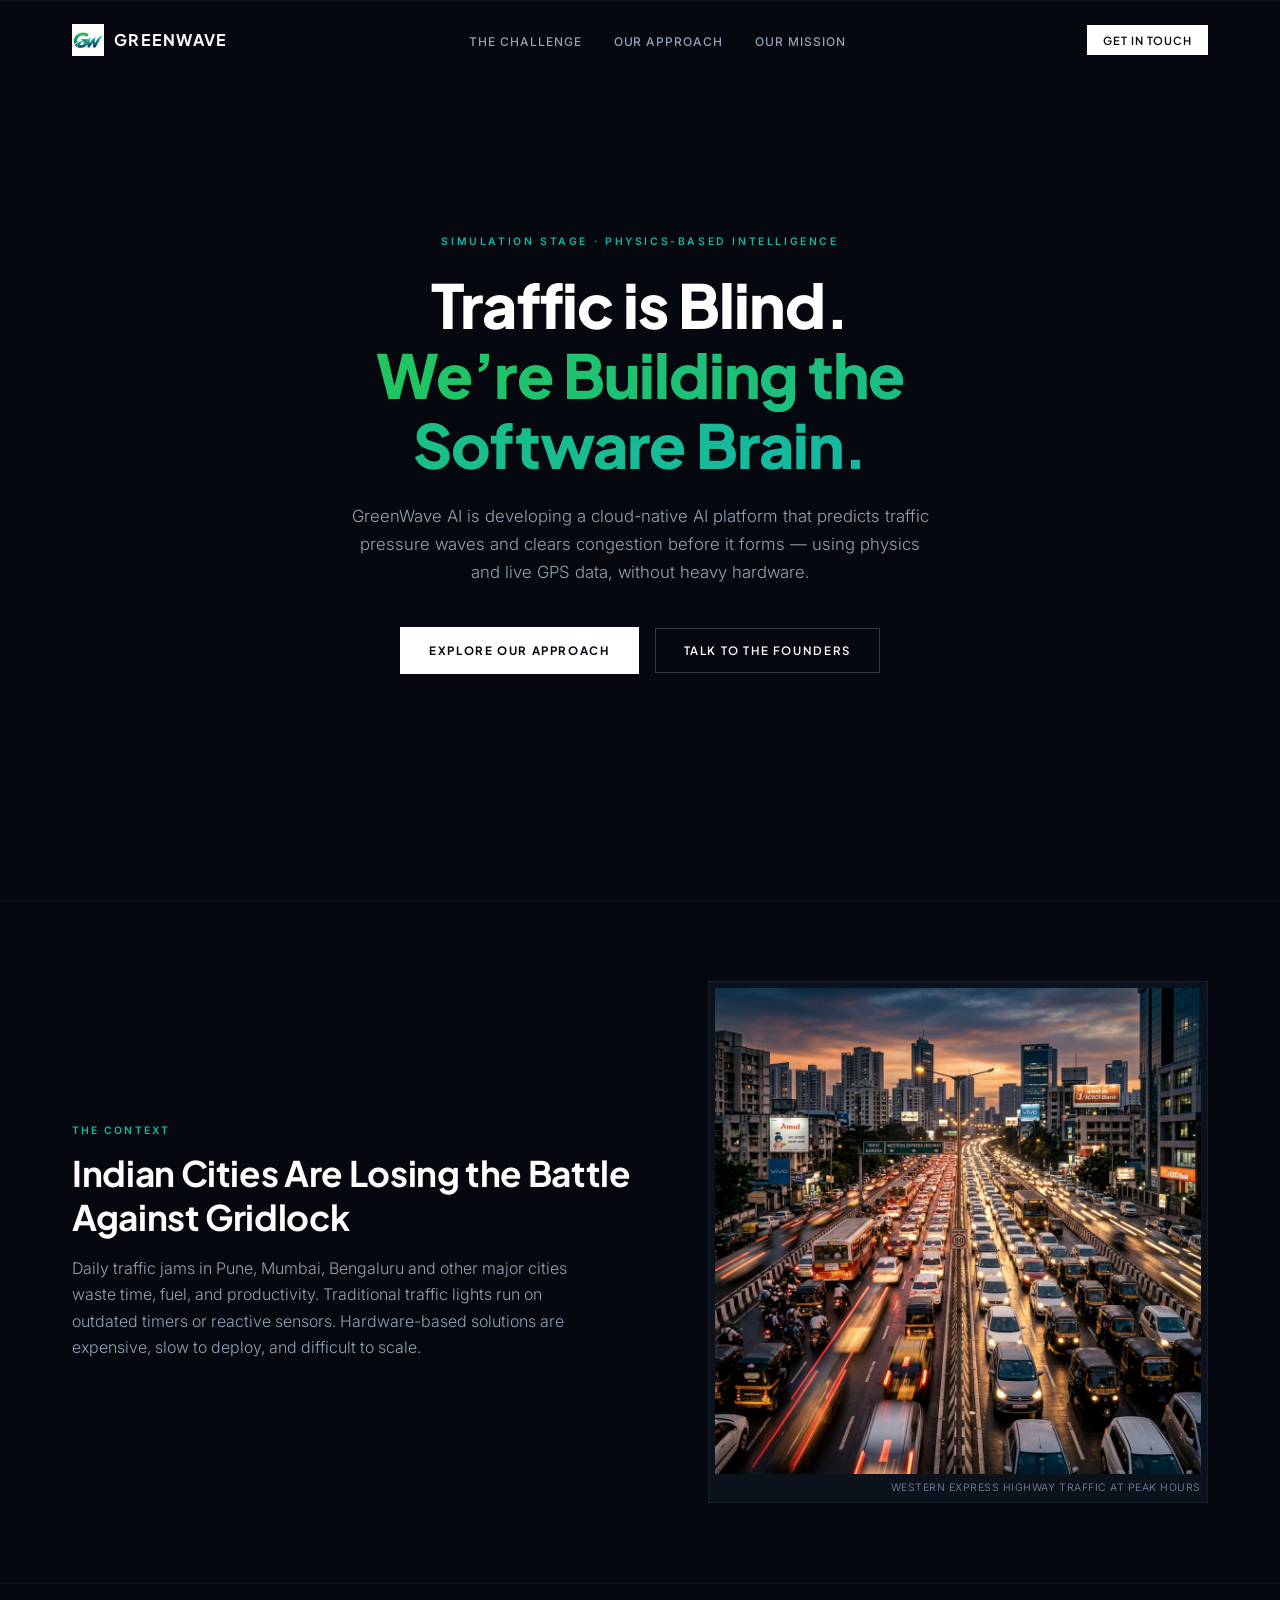
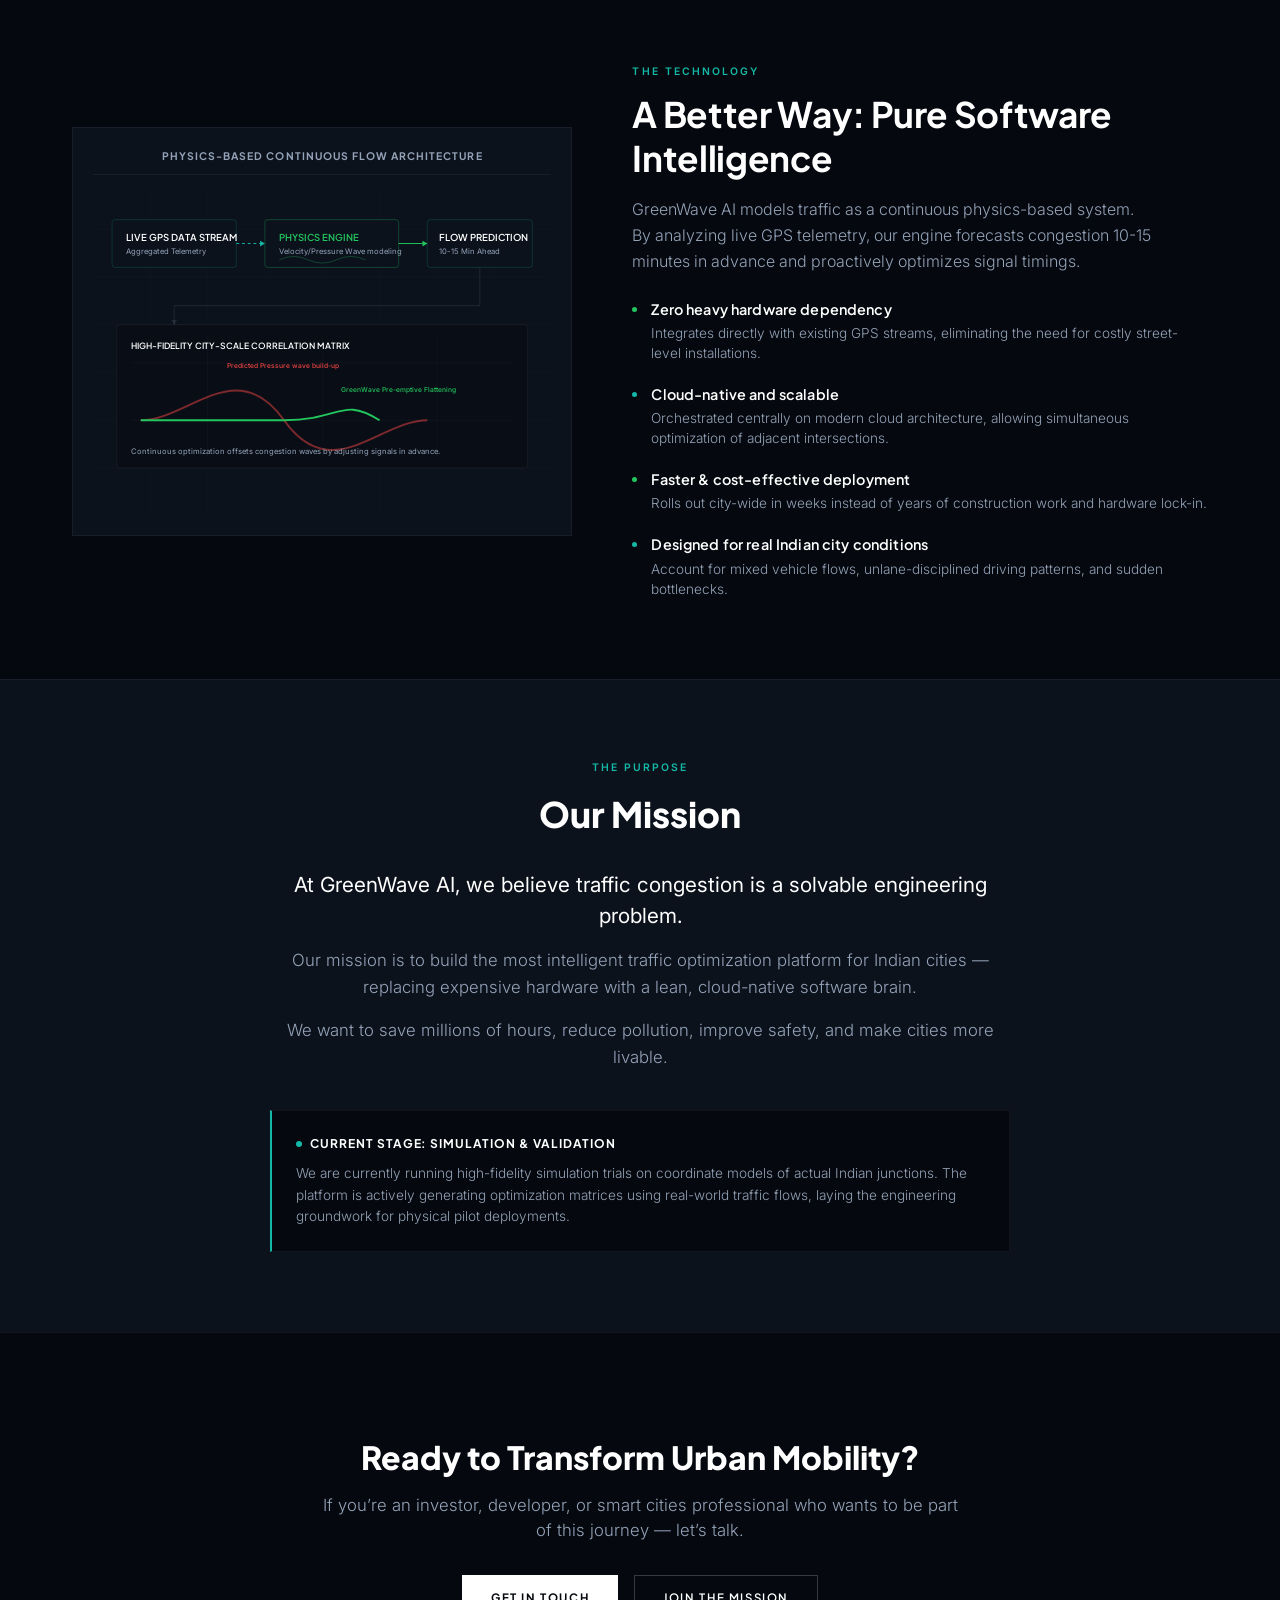
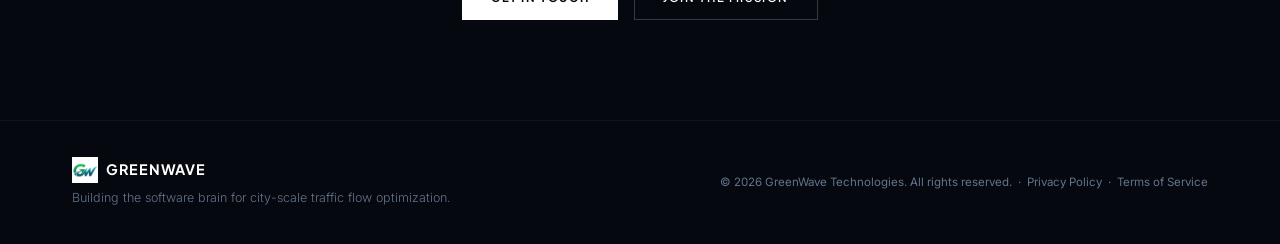
==== showroom-landing-page/index.html @ 87a9ec86 "chore: migrate frontend and backend into unified mono-repo structure" ====
<!DOCTYPE html>
<html lang="en">
<head>
  <meta charset="UTF-8" />
  <meta name="viewport" content="width=device-width, initial-scale=1.0" />
  <title>GreenWave — AI-Powered Traffic Optimization</title>
  <meta name="description" content="GreenWave AI is developing a cloud-native software brain for traffic optimization in Indian cities. Continuous physics-based modeling using live GPS telemetry, zero heavy hardware." />
  <meta name="keywords" content="AI traffic management, smart cities India, traffic pressure waves, GPS telemetry traffic, greenwave" />
  <meta property="og:title" content="GreenWave — Traffic Optimization Platform" />
  <meta property="og:description" content="Traffic is blind. We’re building the software brain. Zero-hardware. Cloud-native. Continuous physics." />
  <meta property="og:type" content="website" />
  <link rel="stylesheet" href="index.css" />
  <link rel="preconnect" href="https://fonts.googleapis.com" />
  <link rel="preconnect" href="https://fonts.gstatic.com" crossorigin />
  <link href="https://fonts.googleapis.com/css2?family=Inter:wght@300;400;500;600&family=Plus+Jakarta+Sans:wght@500;600;700;800&display=swap" rel="stylesheet" />
</head>
<body>

  <!-- ═══════════════════════════════════════════
       NAVIGATION
  ═══════════════════════════════════════════ -->
  <nav id="navbar" aria-label="Main Navigation">
    <div class="nav-inner">
      <a href="#hero" class="nav-logo" id="nav-logo-link" aria-label="GreenWave Home">
        <img src="assets/logo.jpg" alt="GreenWave Logo" />
        <span class="nav-brand">GreenWave</span>
      </a>

      <ul class="nav-links" role="list">
        <li><a href="#problem" id="nav-problem">The Challenge</a></li>
        <li><a href="#solution" id="nav-solution">Our Approach</a></li>
        <li><a href="#mission" id="nav-mission">Our Mission</a></li>
      </ul>

      <button class="nav-cta" id="nav-cta-btn" onclick="openModal('contact')">
        Get in Touch
      </button>
    </div>
  </nav>

  <!-- ═══════════════════════════════════════════
       HERO SECTION
  ═══════════════════════════════════════════ -->
  <section id="hero" aria-label="Introduction">
    <div class="container hero-container">
      <div class="hero-content">
        <div class="hero-eyebrow">
          <span>Simulation Stage</span>
          &nbsp;·&nbsp;
          <span>Physics-Based Intelligence</span>
        </div>

        <h1 class="hero-title">
          Traffic is Blind.<br />
          <span class="highlight">We’re Building the Software Brain.</span>
        </h1>

        <p class="hero-sub">
          GreenWave AI is developing a cloud-native AI platform that predicts traffic pressure waves and clears congestion before it forms — using physics and live GPS data, without heavy hardware.
        </p>

        <div class="hero-actions">
          <a href="#solution" class="btn-primary" id="hero-cta-approach">Explore Our Approach</a>
          <button class="btn-ghost" id="hero-cta-founders" onclick="openModal('mission')">Talk to the Founders</button>
        </div>
      </div>
    </div>
  </section>

  <!-- ═══════════════════════════════════════════
       THE PROBLEM SECTION
  ═══════════════════════════════════════════ -->
  <section id="problem" aria-label="The Challenge">
    <div class="container">
      <div class="section-grid">
        <div class="section-text reveal">
          <span class="section-eyebrow">The Context</span>
          <h2 class="section-title">Indian Cities Are Losing the Battle Against Gridlock</h2>
          <p class="section-desc">
            Daily traffic jams in Pune, Mumbai, Bengaluru and other major cities waste time, fuel, and productivity. Traditional traffic lights run on outdated timers or reactive sensors. Hardware-based solutions are expensive, slow to deploy, and difficult to scale.
          </p>
        </div>
        <div class="section-visual reveal reveal-delay-1">
          <div class="photo-wrapper">
            <img src="assets/traffic-problem.jpg" alt="Dense traffic congestion in an Indian city at dusk" class="problem-photo" />
            <span class="photo-caption">Western Express Highway Traffic at Peak Hours</span>
          </div>
        </div>
      </div>
    </div>
  </section>

  <!-- ═══════════════════════════════════════════
       OUR SOLUTION SECTION
  ═══════════════════════════════════════════ -->
  <section id="solution" aria-label="Our Solution">
    <div class="container">
      <div class="section-grid reverse">
        <div class="section-text reveal">
          <span class="section-eyebrow">The Technology</span>
          <h2 class="section-title">A Better Way: Pure Software Intelligence</h2>
          <p class="section-desc">
            GreenWave AI models traffic as a continuous physics-based system. By analyzing live GPS telemetry, our engine forecasts congestion 10-15 minutes in advance and proactively optimizes signal timings.
          </p>

          <div class="advantages-grid" role="list">
            <div class="advantage-item" role="listitem">
              <span class="advantage-bullet green"></span>
              <div>
                <h3>Zero heavy hardware dependency</h3>
                <p>Integrates directly with existing GPS streams, eliminating the need for costly street-level installations.</p>
              </div>
            </div>
            <div class="advantage-item" role="listitem">
              <span class="advantage-bullet teal"></span>
              <div>
                <h3>Cloud-native and scalable</h3>
                <p>Orchestrated centrally on modern cloud architecture, allowing simultaneous optimization of adjacent intersections.</p>
              </div>
            </div>
            <div class="advantage-item" role="listitem">
              <span class="advantage-bullet green"></span>
              <div>
                <h3>Faster & cost-effective deployment</h3>
                <p>Rolls out city-wide in weeks instead of years of construction work and hardware lock-in.</p>
              </div>
            </div>
            <div class="advantage-item" role="listitem">
              <span class="advantage-bullet teal"></span>
              <div>
                <h3>Designed for real Indian city conditions</h3>
                <p>Account for mixed vehicle flows, unlane-disciplined driving patterns, and sudden bottlenecks.</p>
              </div>
            </div>
          </div>
        </div>

        <div class="section-visual reveal reveal-delay-1">
          <div class="diagram-wrapper">
            <h4 class="diagram-title">Physics-Based Continuous Flow Architecture</h4>
            <!-- SVG Scientific Infographic Diagram -->
            <svg class="solution-diagram" viewBox="0 0 480 340" fill="none" xmlns="http://www.w3.org/2000/svg">
              <path d="M0 40H480M0 90H480M0 140H480M0 190H480M0 240H480M0 290H480" stroke="rgba(255,255,255,0.02)" stroke-width="1"/>
              <path d="M60 0V340M120 0V340M180 0V340M240 0V340M300 0V340M360 0V340M420 0V340" stroke="rgba(255,255,255,0.02)" stroke-width="1"/>

              <rect x="20" y="30" width="130" height="50" rx="3" fill="#0C121C" stroke="rgba(20, 184, 166, 0.2)" stroke-width="1"/>
              <text x="35" y="52" fill="#FFFFFF" font-family="Plus Jakarta Sans" font-size="10" font-weight="600">LIVE GPS DATA STREAM</text>
              <text x="35" y="66" fill="#94A3B8" font-family="Inter" font-size="8">Aggregated Telemetry</text>

              <path d="M150 55H180" stroke="#14B8A6" stroke-width="1" stroke-dasharray="3 3"/>
              <polygon points="180,55 175,52 175,58" fill="#14B8A6"/>

              <rect x="180" y="30" width="140" height="50" rx="3" fill="#0C121C" stroke="rgba(34, 197, 94, 0.3)" stroke-width="1"/>
              <text x="195" y="52" fill="#22C55E" font-family="Plus Jakarta Sans" font-size="10" font-weight="600">PHYSICS ENGINE</text>
              <text x="195" y="66" fill="#94A3B8" font-family="Inter" font-size="8">Velocity/Pressure Wave modeling</text>

              <path d="M195 72Q210 65 225 72T255 72T285 72" stroke="rgba(34, 197, 94, 0.3)" stroke-width="1" fill="none"/>

              <path d="M320 55H350" stroke="#22C55E" stroke-width="1"/>
              <polygon points="350,55 345,52 345,58" fill="#22C55E"/>

              <rect x="350" y="30" width="110" height="50" rx="3" fill="#0C121C" stroke="rgba(20, 184, 166, 0.2)" stroke-width="1"/>
              <text x="362" y="52" fill="#FFFFFF" font-family="Plus Jakarta Sans" font-size="10" font-weight="600">FLOW PREDICTION</text>
              <text x="362" y="66" fill="#94A3B8" font-family="Inter" font-size="8">10-15 Min Ahead</text>

              <path d="M405 80V120H85V140" stroke="rgba(148, 163, 184, 0.15)" stroke-width="1"/>
              <polygon points="85,140 82,135 88,135" fill="rgba(148, 163, 184, 0.15)"/>

              <rect x="25" y="140" width="430" height="150" rx="3" fill="#090E16" stroke="rgba(255, 255, 255, 0.05)" stroke-width="1"/>
              
              <path d="M40 180H440M40 240H440" stroke="rgba(255, 255, 255, 0.03)" stroke-width="1"/>
              <path d="M120 150V280M240 150V280M360 150V280" stroke="rgba(255, 255, 255, 0.03)" stroke-width="1"/>

              <path d="M50 240 C 100 240, 150 170, 200 240 S 300 240, 350 240" stroke="rgba(239, 68, 68, 0.5)" stroke-width="2" fill="none"/>
              <text x="140" y="185" fill="#ef4444" font-family="Inter" font-size="7" font-weight="500">Predicted Pressure wave build-up</text>
              
              <path d="M50 240 C 100 240, 140 240, 200 240 S 260 215, 300 240" stroke="#22C55E" stroke-width="2" fill="none"/>
              <text x="260" y="210" fill="#22C55E" font-family="Inter" font-size="7" font-weight="500">GreenWave Pre-emptive Flattening</text>

              <text x="40" y="165" fill="#FFFFFF" font-family="Plus Jakarta Sans" font-size="9" font-weight="600">HIGH-FIDELITY CITY-SCALE CORRELATION MATRIX</text>
              <text x="40" y="275" fill="#94A3B8" font-family="Inter" font-size="8">Continuous optimization offsets congestion waves by adjusting signals in advance.</text>
            </svg>
          </div>
        </div>
      </div>
    </div>
  </section>

  <!-- ═══════════════════════════════════════════
       MISSION SECTION
  ═══════════════════════════════════════════ -->
  <section id="mission" aria-label="Our Mission">
    <div class="container">
      <div class="mission-wrapper reveal">
        <span class="section-eyebrow" style="text-align:center;">The Purpose</span>
        <h2 class="mission-heading">Our Mission</h2>
        
        <div class="mission-content">
          <p class="mission-lead">
            At GreenWave AI, we believe traffic congestion is a solvable engineering problem.
          </p>
          <p class="mission-body">
            Our mission is to build the most intelligent traffic optimization platform for Indian cities — replacing expensive hardware with a lean, cloud-native software brain.
          </p>
          <p class="mission-body">
            We want to save millions of hours, reduce pollution, improve safety, and make cities more livable.
          </p>
        </div>

        <div class="stage-disclaimer" aria-label="Company Stage Transparency">
          <div class="disclaimer-header">
            <span class="disclaimer-dot"></span>
            <h4>Current Stage: Simulation & Validation</h4>
          </div>
          <p>
            We are currently running high-fidelity simulation trials on coordinate models of actual Indian junctions. The platform is actively generating optimization matrices using real-world traffic flows, laying the engineering groundwork for physical pilot deployments.
          </p>
        </div>
      </div>
    </div>
  </section>

  <!-- ═══════════════════════════════════════════
       CONTACT SECTION
  ═══════════════════════════════════════════ -->
  <section id="contact" aria-label="Contact Us">
    <div class="container">
      <div class="contact-box reveal">
        <h2 class="contact-title">Ready to Transform Urban Mobility?</h2>
        <p class="contact-desc">
          If you’re an investor, developer, or smart cities professional who wants to be part of this journey — let’s talk.
        </p>
        <div class="contact-actions">
          <button class="btn-primary" onclick="openModal('contact')">Get in Touch</button>
          <button class="btn-ghost" onclick="openModal('mission')">Join the Mission</button>
        </div>
      </div>
    </div>
  </section>

  <!-- ═══════════════════════════════════════════
       FOOTER
  ═══════════════════════════════════════════ -->
  <footer id="footer" aria-label="Footer">
    <div class="container footer-container">
      <div class="footer-left">
        <div class="footer-logo">
          <img src="assets/logo.jpg" alt="GreenWave Logo" />
          <span class="footer-logo-name">GreenWave</span>
        </div>
        <p class="footer-tagline">Building the software brain for city-scale traffic flow optimization.</p>
      </div>
      <div class="footer-right">
        <p class="footer-copyright">
          © 2026 GreenWave Technologies. All rights reserved. &nbsp;·&nbsp;
          <a href="#">Privacy Policy</a> &nbsp;·&nbsp;
          <a href="#">Terms of Service</a>
        </p>
      </div>
    </div>
  </footer>

  <!-- ═══════════════════════════════════════════
       MODAL 1: GET IN TOUCH (CONTACT)
  ═══════════════════════════════════════════ -->
  <div id="modal-contact" class="modal-overlay" aria-hidden="true" role="dialog" aria-labelledby="modal-contact-title">
    <div class="modal-card">
      <button class="modal-close" onclick="closeModal('contact')" aria-label="Close modal">&times;</button>
      <h2 id="modal-contact-title" class="modal-title">Get in Touch</h2>
      <p class="modal-desc">Send us a message and we'll get back to you shortly.</p>
      
      <form id="form-contact" onsubmit="handleFormSubmit(event, 'contact')">
        <div class="form-group">
          <label for="contact-name">Name</label>
          <input type="text" id="contact-name" name="name" required placeholder="Your full name" />
        </div>
        <div class="form-group">
          <label for="contact-email">Email</label>
          <input type="email" id="contact-email" name="email" required placeholder="you@example.com" />
        </div>
        <div class="form-group">
          <label for="contact-message">Message</label>
          <textarea id="contact-message" name="message" rows="4" required placeholder="How can we help you?"></textarea>
        </div>
        <button type="submit" class="btn-primary form-submit-btn">Send Message</button>
      </form>
      <div id="success-contact" class="form-success-message" style="display: none;">
        <h3>Message Sent</h3>
        <p>Thank you for reaching out. We will get back to you as soon as possible.</p>
        <button class="btn-ghost" style="margin-top: 16px; width: 100%;" onclick="closeModal('contact')">Close</button>
      </div>
    </div>
  </div>

  <!-- ═══════════════════════════════════════════
       MODAL 2: JOIN THE MISSION (FOUNDERS / MISSION)
  ═══════════════════════════════════════════ -->
  <div id="modal-mission" class="modal-overlay" aria-hidden="true" role="dialog" aria-labelledby="modal-mission-title">
    <div class="modal-card">
      <button class="modal-close" onclick="closeModal('mission')" aria-label="Close modal">&times;</button>
      <h2 id="modal-mission-title" class="modal-title">Join the Mission</h2>
      <p class="modal-desc">Connect directly with the founders of GreenWave AI.</p>
      
      <form id="form-mission" onsubmit="handleFormSubmit(event, 'mission')">
        <div class="form-row">
          <div class="form-group">
            <label for="mission-name">Full Name</label>
            <input type="text" id="mission-name" name="name" required placeholder="Your name" />
          </div>
          <div class="form-group">
            <label for="mission-email">Email</label>
            <input type="email" id="mission-email" name="email" required placeholder="you@example.com" />
          </div>
        </div>
        
        <div class="form-row">
          <div class="form-group">
            <label for="mission-role">Designation / Role</label>
            <input type="text" id="mission-role" name="role" required placeholder="e.g. Investor, Smart City Lead" />
          </div>
          <div class="form-group">
            <label for="mission-org">Company / Organization</label>
            <input type="text" id="mission-org" name="organization" placeholder="e.g. Municipal Corp, VC Firm" />
          </div>
        </div>

        <div class="form-row">
          <div class="form-group">
            <label for="mission-phone">Phone <span class="optional">(Optional)</span></label>
            <input type="tel" id="mission-phone" name="phone" placeholder="+91 XXXXX XXXXX" />
          </div>
          <div class="form-group">
            <label for="mission-hear">How did you hear about us?</label>
            <input type="text" id="mission-hear" name="referral" placeholder="e.g. LinkedIn, Twitter, Colleague" />
          </div>
        </div>

        <div class="form-group">
          <label for="mission-interests">What interests you about GreenWave AI?</label>
          <textarea id="mission-interests" name="interests" rows="3" required placeholder="Tell us what caught your eye..."></textarea>
        </div>

        <div class="form-group">
          <label for="mission-vision">Your thoughts / vision on solving traffic problems <span class="optional">(Optional)</span></label>
          <textarea id="mission-vision" name="vision" rows="2" placeholder="What is your take on solving urban congestion?"></textarea>
        </div>

        <button type="submit" class="btn-primary form-submit-btn">Submit Request</button>
      </form>
      <div id="success-mission" class="form-success-message" style="display: none;">
        <h3>Submission Received</h3>
        <p>Thank you for your interest in GreenWave AI. The founders will review your details and connect shortly.</p>
        <button class="btn-ghost" style="margin-top: 16px; width: 100%;" onclick="closeModal('mission')">Close</button>
      </div>
    </div>
  </div>

  <script src="index.js"></script>
</body>
</html>
---- showroom-landing-page/index.css ----
/* =============================================
   GREENWAVE — DESIGN SYSTEM & STYLES (REFINED)
   SpaceX & Tesla Inspired Minimalist Layout
   ============================================= */

/* ─── CSS VARIABLES ─────────────────────────── */
:root {
  --bg-primary: #05080E;
  --bg-secondary: #0C121C;
  --bg-card: #0E1624;
  --bg-nav: rgba(5, 8, 14, 0.85);

  --text-primary: #FFFFFF;
  --text-secondary: #94A3B8;
  --text-muted: #64748B;

  --accent-green: #22C55E;
  --accent-teal: #14B8A6;

  --border: rgba(148, 163, 184, 0.08);
  --border-active: rgba(20, 184, 166, 0.25);

  --nav-height: 80px;
  --font-header: 'Plus Jakarta Sans', sans-serif;
  --font-body: 'Inter', sans-serif;

  --transition: all 0.3s cubic-bezier(0.25, 0.46, 0.45, 0.94);
}

/* ─── RESET & BASE ───────────────────────────── */
*, *::before, *::after {
  box-sizing: border-box;
  margin: 0;
  padding: 0;
}

html {
  scroll-behavior: smooth;
  font-size: 16px;
}

body {
  font-family: var(--font-body);
  background-color: var(--bg-primary);
  color: var(--text-primary);
  line-height: 1.5;
  overflow-x: hidden;
  -webkit-font-smoothing: antialiased;
  -moz-osx-font-smoothing: grayscale;
}

/* Modal open body lock */
body.modal-open {
  overflow: hidden;
}

/* Selection */
::selection {
  background: rgba(20, 184, 166, 0.2);
  color: var(--text-primary);
}

/* Scrollbar */
::-webkit-scrollbar {
  width: 6px;
}
::-webkit-scrollbar-track {
  background: var(--bg-primary);
}
::-webkit-scrollbar-thumb {
  background: rgba(148, 163, 184, 0.15);
  border-radius: 3px;
}
::-webkit-scrollbar-thumb:hover {
  background: rgba(148, 163, 184, 0.3);
}

/* ─── UTILITY & CONTAINER ────────────────────── */
.container {
  max-width: 1200px;
  margin: 0 auto;
  padding: 0 32px;
}

/* ─── SCROLL REVEAL ──────────────────────────── */
.reveal {
  opacity: 0;
  transform: translateY(20px);
  transition: opacity 0.6s cubic-bezier(0.25, 0.46, 0.45, 0.94),
              transform 0.6s cubic-bezier(0.25, 0.46, 0.45, 0.94);
}

.reveal.active {
  opacity: 1;
  transform: translateY(0);
}

.reveal-delay-1 {
  transition-delay: 0.1s;
}

/* ─── NAVIGATION ─────────────────────────────── */
#navbar {
  position: fixed;
  top: 0;
  left: 0;
  right: 0;
  z-index: 1000;
  height: var(--nav-height);
  display: flex;
  align-items: center;
  border-bottom: 1px solid transparent;
  transition: var(--transition);
}

#navbar.scrolled {
  background: var(--bg-nav);
  backdrop-filter: blur(16px);
  -webkit-backdrop-filter: blur(16px);
  border-bottom: 1px solid var(--border);
  height: 64px;
}

.nav-inner {
  display: flex;
  align-items: center;
  justify-content: space-between;
  width: 100%;
  max-width: 1200px;
  margin: 0 auto;
  padding: 0 32px;
}

.nav-logo {
  display: flex;
  align-items: center;
  gap: 10px;
  text-decoration: none;
}

.nav-logo img {
  height: 32px;
  width: auto;
  object-fit: contain;
  transition: var(--transition);
}

.nav-logo:hover img {
  transform: scale(1.02);
}

.nav-brand {
  font-family: var(--font-header);
  font-size: 1rem;
  font-weight: 700;
  letter-spacing: 0.08em;
  color: var(--text-primary);
  text-transform: uppercase;
}

.nav-links {
  display: flex;
  align-items: center;
  gap: 32px;
  list-style: none;
}

.nav-links a {
  font-size: 0.75rem;
  font-weight: 500;
  letter-spacing: 0.08em;
  text-transform: uppercase;
  color: var(--text-secondary);
  text-decoration: none;
  transition: color 0.2s ease;
}

.nav-links a:hover {
  color: var(--text-primary);
}

.nav-cta {
  font-family: var(--font-header);
  font-size: 0.7rem;
  font-weight: 600;
  letter-spacing: 0.08em;
  text-transform: uppercase;
  color: var(--bg-primary);
  background: var(--text-primary);
  border: none;
  padding: 8px 16px;
  cursor: pointer;
  transition: var(--transition);
}

.nav-cta:hover {
  background: var(--accent-teal);
  color: var(--text-primary);
}

/* ─── HERO SECTION ───────────────────────────── */
#hero {
  position: relative;
  width: 100%;
  min-height: 100vh;
  display: flex;
  align-items: center;
  padding-top: var(--nav-height);
  background-color: var(--bg-primary);
}

.hero-container {
  display: flex;
  align-items: center;
  justify-content: center;
  width: 100%;
}

.hero-content {
  max-width: 760px;
  text-align: center;
  margin: 0 auto;
}

.hero-eyebrow {
  display: inline-flex;
  font-size: 0.65rem;
  font-weight: 600;
  letter-spacing: 0.25em;
  text-transform: uppercase;
  color: var(--accent-teal);
  margin-bottom: 20px;
}

.hero-title {
  font-family: var(--font-header);
  font-size: clamp(2.4rem, 5vw, 3.8rem);
  font-weight: 800;
  line-height: 1.15;
  letter-spacing: -0.015em;
  color: var(--text-primary);
  margin-bottom: 24px;
}

.hero-title .highlight {
  background: linear-gradient(135deg, var(--accent-green) 0%, var(--accent-teal) 100%);
  -webkit-background-clip: text;
  -webkit-text-fill-color: transparent;
  background-clip: text;
}

.hero-sub {
  font-size: 1.05rem;
  font-weight: 300;
  color: var(--text-secondary);
  max-width: 580px;
  margin-bottom: 40px;
  line-height: 1.65;
  margin-left: auto;
  margin-right: auto;
}

.hero-actions {
  display: flex;
  align-items: center;
  justify-content: center;
  gap: 16px;
}

/* Buttons */
.btn-primary {
  font-family: var(--font-header);
  font-size: 0.72rem;
  font-weight: 700;
  letter-spacing: 0.14em;
  text-transform: uppercase;
  text-decoration: none;
  color: var(--bg-primary);
  background: var(--text-primary);
  border: 1px solid var(--text-primary);
  padding: 14px 28px;
  cursor: pointer;
  transition: var(--transition);
  display: inline-block;
}

.btn-primary:hover {
  background: var(--accent-teal);
  border-color: var(--accent-teal);
  color: var(--text-primary);
  box-shadow: 0 4px 20px rgba(20, 184, 166, 0.15);
  transform: translateY(-1px);
}

.btn-ghost {
  font-family: var(--font-header);
  font-size: 0.72rem;
  font-weight: 600;
  letter-spacing: 0.14em;
  text-transform: uppercase;
  text-decoration: none;
  color: var(--text-primary);
  background: transparent;
  border: 1px solid rgba(255, 255, 255, 0.2);
  padding: 14px 28px;
  cursor: pointer;
  transition: var(--transition);
  display: inline-block;
}

.btn-ghost:hover {
  border-color: var(--text-primary);
  background: rgba(255, 255, 255, 0.05);
  transform: translateY(-1px);
}


/* ─── SECTION COMMON (TIGHTER SPACING) ────────── */
section {
  padding: 80px 0;
  border-top: 1px solid var(--border);
}

.section-eyebrow {
  font-size: 0.65rem;
  font-weight: 600;
  letter-spacing: 0.2em;
  text-transform: uppercase;
  color: var(--accent-teal);
  margin-bottom: 12px;
  display: block;
}

.section-title {
  font-family: var(--font-header);
  font-size: clamp(1.8rem, 3vw, 2.2rem);
  font-weight: 700;
  letter-spacing: -0.01em;
  line-height: 1.25;
  color: var(--text-primary);
  margin-bottom: 16px;
}

.section-desc {
  font-size: 1rem;
  color: var(--text-secondary);
  line-height: 1.65;
  font-weight: 300;
  max-width: 520px;
}

/* Grid Layout */
.section-grid {
  display: grid;
  grid-template-columns: 1.15fr 1fr;
  gap: 60px;
  align-items: center;
}

.section-grid.reverse {
  grid-template-columns: 1fr 1.15fr;
}

.section-grid.reverse .section-text {
  grid-column: 2;
}

.section-grid.reverse .section-visual {
  grid-column: 1;
  grid-row: 1;
}

/* ─── PROBLEM VISUAL (REAL PHOTO) ────────────── */
.photo-wrapper {
  position: relative;
  border: 1px solid var(--border);
  background: var(--bg-secondary);
  padding: 6px;
}

.problem-photo {
  width: 100%;
  height: auto;
  display: block;
  filter: saturate(0.85) contrast(1.05);
}

.photo-caption {
  display: block;
  font-size: 0.65rem;
  color: var(--text-muted);
  letter-spacing: 0.05em;
  text-transform: uppercase;
  margin-top: 6px;
  text-align: right;
}

/* ─── SOLUTION DETAILS & INFOGRAPHIC ─────────── */
.advantages-grid {
  margin-top: 24px;
  display: flex;
  flex-direction: column;
  gap: 20px;
}

.advantage-item {
  display: flex;
  align-items: flex-start;
  gap: 14px;
}

.advantage-bullet {
  width: 5px;
  height: 5px;
  border-radius: 50%;
  margin-top: 8px;
  flex-shrink: 0;
}

.advantage-bullet.green { background-color: var(--accent-green); }
.advantage-bullet.teal { background-color: var(--accent-teal); }

.advantage-item h3 {
  font-family: var(--font-header);
  font-size: 0.9rem;
  font-weight: 600;
  color: var(--text-primary);
  margin-bottom: 4px;
  letter-spacing: 0.01em;
}

.advantage-item p {
  font-size: 0.85rem;
  color: var(--text-secondary);
  font-weight: 300;
  line-height: 1.45;
}

/* SVG Infographic wrapper */
.diagram-wrapper {
  background: var(--bg-secondary);
  border: 1px solid var(--border);
  padding: 20px;
}

.diagram-title {
  font-family: var(--font-header);
  font-size: 0.65rem;
  font-weight: 700;
  letter-spacing: 0.1em;
  text-transform: uppercase;
  color: var(--text-secondary);
  margin-bottom: 16px;
  text-align: center;
  border-bottom: 1px solid var(--border);
  padding-bottom: 10px;
}

.solution-diagram {
  width: 100%;
  height: auto;
  display: block;
}

/* ─── MISSION SECTION ────────────────────────── */
#mission {
  background-color: var(--bg-secondary);
}

.mission-wrapper {
  max-width: 740px;
  margin: 0 auto;
}

.mission-heading {
  font-family: var(--font-header);
  font-size: 2.2rem;
  font-weight: 800;
  text-align: center;
  color: var(--text-primary);
  margin-bottom: 28px;
}

.mission-content {
  text-align: center;
  display: flex;
  flex-direction: column;
  gap: 16px;
  margin-bottom: 40px;
}

.mission-lead {
  font-size: 1.3rem;
  font-weight: 400;
  line-height: 1.5;
  color: var(--text-primary);
}

.mission-body {
  font-size: 1.05rem;
  font-weight: 300;
  line-height: 1.6;
  color: var(--text-secondary);
}

/* Disclaimer Stage Note */
.stage-disclaimer {
  background: var(--bg-primary);
  border: 1px solid var(--border);
  padding: 24px;
  border-left: 2px solid var(--accent-teal);
}

.disclaimer-header {
  display: flex;
  align-items: center;
  gap: 8px;
  margin-bottom: 10px;
}

.disclaimer-dot {
  width: 6px;
  height: 6px;
  border-radius: 50%;
  background-color: var(--accent-teal);
}

.disclaimer-header h4 {
  font-family: var(--font-header);
  font-size: 0.75rem;
  font-weight: 700;
  letter-spacing: 0.08em;
  text-transform: uppercase;
  color: var(--text-primary);
}

.stage-disclaimer p {
  font-size: 0.85rem;
  color: var(--text-secondary);
  line-height: 1.55;
  font-weight: 300;
}

/* ─── CONTACT SECTION ────────────────────────── */
#contact {
  background-color: var(--bg-primary);
  text-align: center;
  padding: 100px 0;
}

.contact-box {
  max-width: 640px;
  margin: 0 auto;
}

.contact-title {
  font-family: var(--font-header);
  font-size: 2rem;
  font-weight: 800;
  color: var(--text-primary);
  margin-bottom: 12px;
}

.contact-desc {
  font-size: 1.05rem;
  font-weight: 300;
  color: var(--text-secondary);
  margin-bottom: 32px;
}

.contact-actions {
  display: flex;
  align-items: center;
  justify-content: center;
  gap: 16px;
}

/* ─── FOOTER ─────────────────────────────────── */
#footer {
  background-color: var(--bg-primary);
  padding: 36px 0;
  border-top: 1px solid var(--border);
}

.footer-container {
  display: flex;
  align-items: center;
  justify-content: space-between;
}

.footer-left {
  display: flex;
  flex-direction: column;
  gap: 6px;
}

.footer-logo {
  display: flex;
  align-items: center;
  gap: 8px;
}

.footer-logo img {
  height: 26px;
}

.footer-logo-name {
  font-family: var(--font-header);
  font-size: 0.9rem;
  font-weight: 700;
  letter-spacing: 0.05em;
  color: var(--text-primary);
  text-transform: uppercase;
}

.footer-tagline {
  font-size: 0.78rem;
  color: var(--text-muted);
  font-weight: 300;
}

.footer-right {
  text-align: right;
}

.footer-copyright {
  font-size: 0.72rem;
  color: var(--text-muted);
}

.footer-copyright a {
  color: var(--text-muted);
  text-decoration: none;
  transition: color 0.2s ease;
}

.footer-copyright a:hover {
  color: var(--text-primary);
}

/* ─── MODALS (POPUP FORMS) ───────────────────── */
.modal-overlay {
  position: fixed;
  inset: 0;
  z-index: 2000;
  background-color: rgba(5, 8, 14, 0.85);
  backdrop-filter: blur(12px);
  -webkit-backdrop-filter: blur(12px);
  display: flex;
  align-items: center;
  justify-content: center;
  padding: 24px;
  opacity: 0;
  pointer-events: none;
  transition: opacity 0.3s cubic-bezier(0.25, 0.46, 0.45, 0.94);
}

.modal-overlay.active {
  opacity: 1;
  pointer-events: auto;
}

.modal-card {
  background-color: var(--bg-secondary);
  border: 1px solid var(--border);
  width: 100%;
  max-width: 580px;
  padding: 40px;
  position: relative;
  transform: translateY(16px);
  transition: transform 0.3s cubic-bezier(0.25, 0.46, 0.45, 0.94);
  box-shadow: 0 20px 50px rgba(0, 0, 0, 0.5);
}

.modal-overlay.active .modal-card {
  transform: translateY(0);
}

.modal-close {
  position: absolute;
  top: 20px;
  right: 20px;
  background: transparent;
  border: none;
  font-size: 1.8rem;
  color: var(--text-muted);
  cursor: pointer;
  transition: color 0.2s ease;
  line-height: 1;
}

.modal-close:hover {
  color: var(--text-primary);
}

.modal-title {
  font-family: var(--font-header);
  font-size: 1.6rem;
  font-weight: 700;
  color: var(--text-primary);
  margin-bottom: 8px;
}

.modal-desc {
  font-size: 0.9rem;
  color: var(--text-secondary);
  margin-bottom: 28px;
  font-weight: 300;
}

/* Form layouts inside Modals */
.form-group {
  display: flex;
  flex-direction: column;
  gap: 8px;
  margin-bottom: 20px;
}

.form-row {
  display: grid;
  grid-template-columns: 1fr 1fr;
  gap: 20px;
}

.form-group label {
  font-family: var(--font-header);
  font-size: 0.72rem;
  font-weight: 600;
  letter-spacing: 0.05em;
  text-transform: uppercase;
  color: var(--text-secondary);
}

.form-group label .optional {
  color: var(--text-muted);
  font-size: 0.65rem;
  text-transform: lowercase;
}

.form-group input,
.form-group textarea {
  font-family: var(--font-body);
  background-color: var(--bg-primary);
  border: 1px solid var(--border);
  color: var(--text-primary);
  padding: 12px 16px;
  font-size: 0.9rem;
  transition: border-color 0.2s ease;
}

.form-group input:focus,
.form-group textarea:focus {
  outline: none;
  border-color: var(--accent-teal);
}

.form-submit-btn {
  width: 100%;
  margin-top: 10px;
}

.form-success-message {
  text-align: center;
  padding: 20px 0;
}

.form-success-message h3 {
  font-family: var(--font-header);
  font-size: 1.4rem;
  font-weight: 700;
  color: var(--accent-green);
  margin-bottom: 12px;
}

.form-success-message p {
  font-size: 0.95rem;
  color: var(--text-secondary);
  line-height: 1.6;
}

/* ─── RESPONSIVE ─────────────────────────────── */
@media (max-width: 960px) {
  .section-grid,
  .section-grid.reverse {
    grid-template-columns: 1fr;
    gap: 40px;
  }

  .section-grid.reverse .section-text {
    grid-column: 1;
  }

  .section-grid.reverse .section-visual {
    grid-column: 1;
    grid-row: auto;
  }

  section {
    padding: 60px 0;
  }

  .modal-card {
    padding: 30px;
  }
}

@media (max-width: 640px) {
  .container {
    padding: 0 24px;
  }

  #navbar {
    height: 72px;
  }

  .nav-links {
    display: none;
  }

  .hero-title {
    font-size: 2rem;
  }

  .hero-actions {
    flex-direction: column;
    width: 100%;
  }

  .btn-primary, .btn-ghost {
    width: 100%;
    text-align: center;
  }

  .contact-actions {
    flex-direction: column;
    width: 100%;
    gap: 12px;
  }

  .form-row {
    grid-template-columns: 1fr;
    gap: 0;
  }

  .footer-container {
    flex-direction: column;
    align-items: flex-start;
    gap: 24px;
  }
}
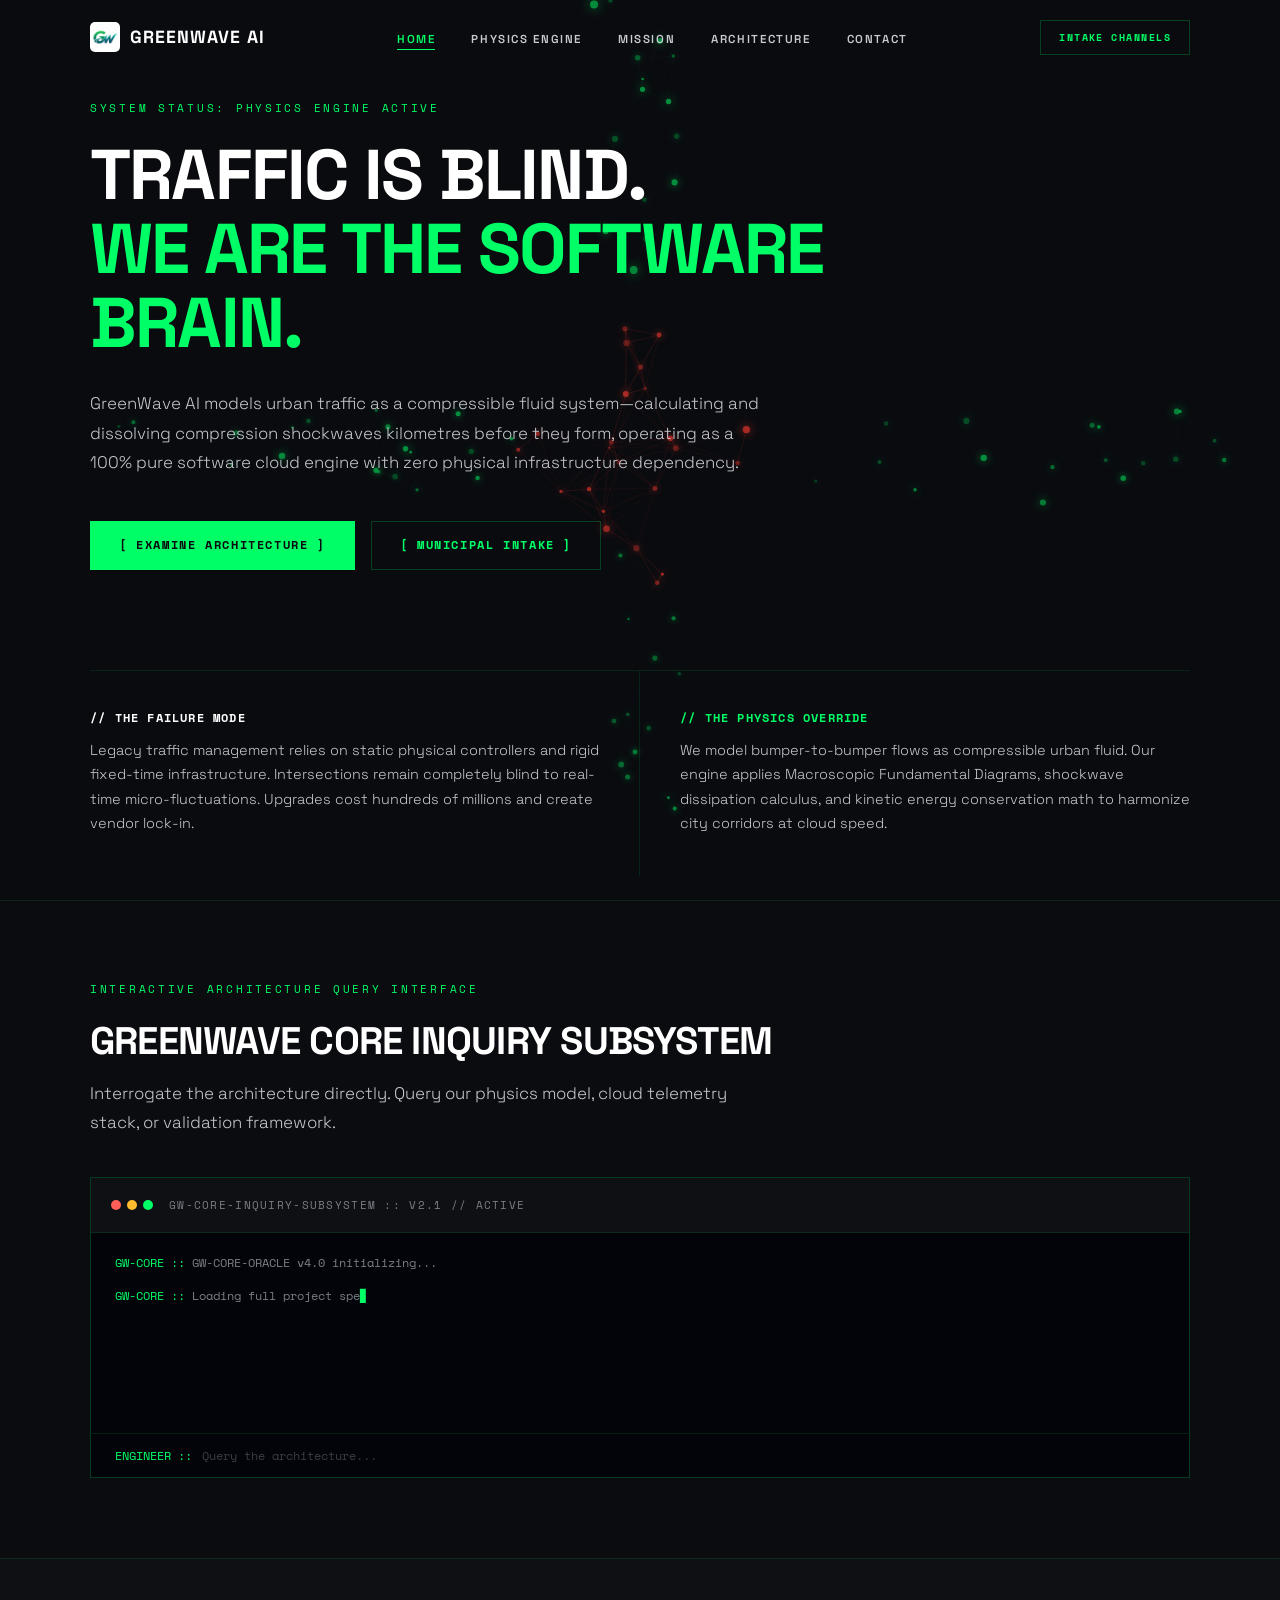
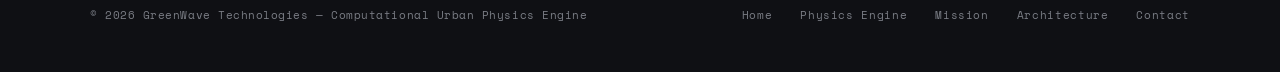
==== commit baad2965: "Updated the website changes" ====
--- a/showroom-landing-page/index.html
+++ b/showroom-landing-page/index.html
@@ -3,358 +3,120 @@
 <head>
   <meta charset="UTF-8" />
   <meta name="viewport" content="width=device-width, initial-scale=1.0" />
-  <title>GreenWave — AI-Powered Traffic Optimization</title>
-  <meta name="description" content="GreenWave AI is developing a cloud-native software brain for traffic optimization in Indian cities. Continuous physics-based modeling using live GPS telemetry, zero heavy hardware." />
-  <meta name="keywords" content="AI traffic management, smart cities India, traffic pressure waves, GPS telemetry traffic, greenwave" />
-  <meta property="og:title" content="GreenWave — Traffic Optimization Platform" />
-  <meta property="og:description" content="Traffic is blind. We’re building the software brain. Zero-hardware. Cloud-native. Continuous physics." />
-  <meta property="og:type" content="website" />
-  <link rel="stylesheet" href="index.css" />
+  <title>GreenWave AI — Computational Urban Physics Engine</title>
+  <meta name="description" content="GreenWave AI is a cloud-native computational physics engine that models urban traffic as compressible fluid flows, dissolving shockwaves before they form." />
+  <meta name="keywords" content="GreenWave AI, traffic fluid dynamics, urban physics, shockwave dissipation, kinetic energy conservation, MFD, smart city engine" />
+  <link rel="stylesheet" href="css/main.css" />
   <link rel="preconnect" href="https://fonts.googleapis.com" />
   <link rel="preconnect" href="https://fonts.gstatic.com" crossorigin />
-  <link href="https://fonts.googleapis.com/css2?family=Inter:wght@300;400;500;600&family=Plus+Jakarta+Sans:wght@500;600;700;800&display=swap" rel="stylesheet" />
+  <link href="https://fonts.googleapis.com/css2?family=Space+Grotesk:wght@300;400;500;700;800&family=Space+Mono:wght@400;700&display=swap" rel="stylesheet" />
+  <link rel="icon" href="favicon.ico" type="image/x-icon" />
 </head>
 <body>
 
-  <!-- ═══════════════════════════════════════════
-       NAVIGATION
-  ═══════════════════════════════════════════ -->
-  <nav id="navbar" aria-label="Main Navigation">
-    <div class="nav-inner">
-      <a href="#hero" class="nav-logo" id="nav-logo-link" aria-label="GreenWave Home">
-        <img src="assets/logo.jpg" alt="GreenWave Logo" />
-        <span class="nav-brand">GreenWave</span>
+  <div id="canvas-container" aria-hidden="true"><canvas id="bg-canvas"></canvas></div>
+
+  <!-- NAVIGATION -->
+  <header id="main-header">
+    <div class="container nav-container">
+      <a href="index.html" class="logo" aria-label="GreenWave AI">
+        <img src="assets/logo.jpg" alt="GW" class="logo-img" />
+        <span>GreenWave AI</span>
       </a>
+      <nav aria-label="Primary Navigation">
+        <ul class="nav-links">
+          <li><a href="index.html" class="active">Home</a></li>
+          <li><a href="approach.html">Physics Engine</a></li>
+          <li><a href="mission.html">Mission</a></li>
+          <li><a href="progress.html">Architecture</a></li>
+          <li><a href="contact.html">Contact</a></li>
+        </ul>
+      </nav>
+      <a href="contact.html" class="nav-cta" id="nav-intake-btn">Intake Channels</a>
+    </div>
+  </header>
 
-      <ul class="nav-links" role="list">
-        <li><a href="#problem" id="nav-problem">The Challenge</a></li>
-        <li><a href="#solution" id="nav-solution">Our Approach</a></li>
-        <li><a href="#mission" id="nav-mission">Our Mission</a></li>
-      </ul>
-
-      <button class="nav-cta" id="nav-cta-btn" onclick="openModal('contact')">
-        Get in Touch
-      </button>
-    </div>
-  </nav>
-
-  <!-- ═══════════════════════════════════════════
-       HERO SECTION
-  ═══════════════════════════════════════════ -->
-  <section id="hero" aria-label="Introduction">
-    <div class="container hero-container">
-      <div class="hero-content">
-        <div class="hero-eyebrow">
-          <span>Simulation Stage</span>
-          &nbsp;·&nbsp;
-          <span>Physics-Based Intelligence</span>
+  <main>
+    <!-- HERO -->
+    <section class="hero" aria-labelledby="hero-heading">
+      <div class="container">
+        <div class="hero__content">
+          <span class="eyebrow">System Status: Physics Engine Active</span>
+          <h1 class="headline" id="hero-heading">
+            Traffic Is Blind.<br />
+            <span class="headline--accent">We Are The Software Brain.</span>
+          </h1>
+          <p class="meta" style="margin-top: 28px;">
+            GreenWave AI models urban traffic as a compressible fluid system—calculating and dissolving compression shockwaves kilometres before they form, operating as a 100% pure software cloud engine with zero physical infrastructure dependency.
+          </p>
+          <div class="btn-row" style="margin-top: 44px;">
+            <a href="approach.html" class="btn btn--solid" id="cta-examine">[ Examine Architecture ]</a>
+            <a href="contact.html" class="btn" id="cta-municipal">[ Municipal Intake ]</a>
+          </div>
         </div>
 
-        <h1 class="hero-title">
-          Traffic is Blind.<br />
-          <span class="highlight">We’re Building the Software Brain.</span>
-        </h1>
-
-        <p class="hero-sub">
-          GreenWave AI is developing a cloud-native AI platform that predicts traffic pressure waves and clears congestion before it forms — using physics and live GPS data, without heavy hardware.
-        </p>
-
-        <div class="hero-actions">
-          <a href="#solution" class="btn-primary" id="hero-cta-approach">Explore Our Approach</a>
-          <button class="btn-ghost" id="hero-cta-founders" onclick="openModal('mission')">Talk to the Founders</button>
-        </div>
-      </div>
-    </div>
-  </section>
-
-  <!-- ═══════════════════════════════════════════
-       THE PROBLEM SECTION
-  ═══════════════════════════════════════════ -->
-  <section id="problem" aria-label="The Challenge">
-    <div class="container">
-      <div class="section-grid">
-        <div class="section-text reveal">
-          <span class="section-eyebrow">The Context</span>
-          <h2 class="section-title">Indian Cities Are Losing the Battle Against Gridlock</h2>
-          <p class="section-desc">
-            Daily traffic jams in Pune, Mumbai, Bengaluru and other major cities waste time, fuel, and productivity. Traditional traffic lights run on outdated timers or reactive sensors. Hardware-based solutions are expensive, slow to deploy, and difficult to scale.
-          </p>
-        </div>
-        <div class="section-visual reveal reveal-delay-1">
-          <div class="photo-wrapper">
-            <img src="assets/traffic-problem.jpg" alt="Dense traffic congestion in an Indian city at dusk" class="problem-photo" />
-            <span class="photo-caption">Western Express Highway Traffic at Peak Hours</span>
+        <!-- Physics Paradigm Pillars -->
+        <div class="hero__bottom">
+          <div class="hero__pillar">
+            <h3>// The Failure Mode</h3>
+            <p>Legacy traffic management relies on static physical controllers and rigid fixed-time infrastructure. Intersections remain completely blind to real-time micro-fluctuations. Upgrades cost hundreds of millions and create vendor lock-in.</p>
+          </div>
+          <div class="hero__pillar hero__pillar--lit">
+            <h3>// The Physics Override</h3>
+            <p>We model bumper-to-bumper flows as compressible urban fluid. Our engine applies Macroscopic Fundamental Diagrams, shockwave dissipation calculus, and kinetic energy conservation math to harmonize city corridors at cloud speed.</p>
           </div>
         </div>
       </div>
-    </div>
-  </section>
+    </section>
 
-  <!-- ═══════════════════════════════════════════
-       OUR SOLUTION SECTION
-  ═══════════════════════════════════════════ -->
-  <section id="solution" aria-label="Our Solution">
-    <div class="container">
-      <div class="section-grid reverse">
-        <div class="section-text reveal">
-          <span class="section-eyebrow">The Technology</span>
-          <h2 class="section-title">A Better Way: Pure Software Intelligence</h2>
-          <p class="section-desc">
-            GreenWave AI models traffic as a continuous physics-based system. By analyzing live GPS telemetry, our engine forecasts congestion 10-15 minutes in advance and proactively optimizes signal timings.
-          </p>
-
-          <div class="advantages-grid" role="list">
-            <div class="advantage-item" role="listitem">
-              <span class="advantage-bullet green"></span>
-              <div>
-                <h3>Zero heavy hardware dependency</h3>
-                <p>Integrates directly with existing GPS streams, eliminating the need for costly street-level installations.</p>
-              </div>
-            </div>
-            <div class="advantage-item" role="listitem">
-              <span class="advantage-bullet teal"></span>
-              <div>
-                <h3>Cloud-native and scalable</h3>
-                <p>Orchestrated centrally on modern cloud architecture, allowing simultaneous optimization of adjacent intersections.</p>
-              </div>
-            </div>
-            <div class="advantage-item" role="listitem">
-              <span class="advantage-bullet green"></span>
-              <div>
-                <h3>Faster & cost-effective deployment</h3>
-                <p>Rolls out city-wide in weeks instead of years of construction work and hardware lock-in.</p>
-              </div>
-            </div>
-            <div class="advantage-item" role="listitem">
-              <span class="advantage-bullet teal"></span>
-              <div>
-                <h3>Designed for real Indian city conditions</h3>
-                <p>Account for mixed vehicle flows, unlane-disciplined driving patterns, and sudden bottlenecks.</p>
-              </div>
-            </div>
+    <!-- CORE INQUIRY TERMINAL -->
+    <section class="terminal-section section--sm" id="inquiry-terminal" aria-labelledby="terminal-heading">
+      <div class="container">
+        <span class="eyebrow">Interactive Architecture Query Interface</span>
+        <h2 class="subhead" id="terminal-heading">GreenWave Core Inquiry Subsystem</h2>
+        <p class="meta" style="margin-top: 16px; margin-bottom: 40px;">
+          Interrogate the architecture directly. Query our physics model, cloud telemetry stack, or validation framework.
+        </p>
+        <div class="terminal-wrap">
+          <div class="terminal-wrap__header">
+            <div class="terminal-wrap__dots"><span></span><span></span><span></span></div>
+            <span class="terminal-wrap__title">gw-core-inquiry-subsystem :: v2.1 // ACTIVE</span>
           </div>
-        </div>
-
-        <div class="section-visual reveal reveal-delay-1">
-          <div class="diagram-wrapper">
-            <h4 class="diagram-title">Physics-Based Continuous Flow Architecture</h4>
-            <!-- SVG Scientific Infographic Diagram -->
-            <svg class="solution-diagram" viewBox="0 0 480 340" fill="none" xmlns="http://www.w3.org/2000/svg">
-              <path d="M0 40H480M0 90H480M0 140H480M0 190H480M0 240H480M0 290H480" stroke="rgba(255,255,255,0.02)" stroke-width="1"/>
-              <path d="M60 0V340M120 0V340M180 0V340M240 0V340M300 0V340M360 0V340M420 0V340" stroke="rgba(255,255,255,0.02)" stroke-width="1"/>
-
-              <rect x="20" y="30" width="130" height="50" rx="3" fill="#0C121C" stroke="rgba(20, 184, 166, 0.2)" stroke-width="1"/>
-              <text x="35" y="52" fill="#FFFFFF" font-family="Plus Jakarta Sans" font-size="10" font-weight="600">LIVE GPS DATA STREAM</text>
-              <text x="35" y="66" fill="#94A3B8" font-family="Inter" font-size="8">Aggregated Telemetry</text>
-
-              <path d="M150 55H180" stroke="#14B8A6" stroke-width="1" stroke-dasharray="3 3"/>
-              <polygon points="180,55 175,52 175,58" fill="#14B8A6"/>
-
-              <rect x="180" y="30" width="140" height="50" rx="3" fill="#0C121C" stroke="rgba(34, 197, 94, 0.3)" stroke-width="1"/>
-              <text x="195" y="52" fill="#22C55E" font-family="Plus Jakarta Sans" font-size="10" font-weight="600">PHYSICS ENGINE</text>
-              <text x="195" y="66" fill="#94A3B8" font-family="Inter" font-size="8">Velocity/Pressure Wave modeling</text>
-
-              <path d="M195 72Q210 65 225 72T255 72T285 72" stroke="rgba(34, 197, 94, 0.3)" stroke-width="1" fill="none"/>
-
-              <path d="M320 55H350" stroke="#22C55E" stroke-width="1"/>
-              <polygon points="350,55 345,52 345,58" fill="#22C55E"/>
-
-              <rect x="350" y="30" width="110" height="50" rx="3" fill="#0C121C" stroke="rgba(20, 184, 166, 0.2)" stroke-width="1"/>
-              <text x="362" y="52" fill="#FFFFFF" font-family="Plus Jakarta Sans" font-size="10" font-weight="600">FLOW PREDICTION</text>
-              <text x="362" y="66" fill="#94A3B8" font-family="Inter" font-size="8">10-15 Min Ahead</text>
-
-              <path d="M405 80V120H85V140" stroke="rgba(148, 163, 184, 0.15)" stroke-width="1"/>
-              <polygon points="85,140 82,135 88,135" fill="rgba(148, 163, 184, 0.15)"/>
-
-              <rect x="25" y="140" width="430" height="150" rx="3" fill="#090E16" stroke="rgba(255, 255, 255, 0.05)" stroke-width="1"/>
-              
-              <path d="M40 180H440M40 240H440" stroke="rgba(255, 255, 255, 0.03)" stroke-width="1"/>
-              <path d="M120 150V280M240 150V280M360 150V280" stroke="rgba(255, 255, 255, 0.03)" stroke-width="1"/>
-
-              <path d="M50 240 C 100 240, 150 170, 200 240 S 300 240, 350 240" stroke="rgba(239, 68, 68, 0.5)" stroke-width="2" fill="none"/>
-              <text x="140" y="185" fill="#ef4444" font-family="Inter" font-size="7" font-weight="500">Predicted Pressure wave build-up</text>
-              
-              <path d="M50 240 C 100 240, 140 240, 200 240 S 260 215, 300 240" stroke="#22C55E" stroke-width="2" fill="none"/>
-              <text x="260" y="210" fill="#22C55E" font-family="Inter" font-size="7" font-weight="500">GreenWave Pre-emptive Flattening</text>
-
-              <text x="40" y="165" fill="#FFFFFF" font-family="Plus Jakarta Sans" font-size="9" font-weight="600">HIGH-FIDELITY CITY-SCALE CORRELATION MATRIX</text>
-              <text x="40" y="275" fill="#94A3B8" font-family="Inter" font-size="8">Continuous optimization offsets congestion waves by adjusting signals in advance.</text>
-            </svg>
+          <div class="terminal-history" id="terminal-history" aria-live="polite">
+            <!-- Boot sequence injected by terminal.js -->
+          </div>
+          <div class="terminal-input-row">
+            <span class="terminal-prompt">ENGINEER ::</span>
+            <input
+              type="text"
+              id="terminal-input"
+              autocomplete="off"
+              spellcheck="false"
+              placeholder="Query the architecture..."
+              aria-label="Architecture query input"
+            />
           </div>
         </div>
       </div>
-    </div>
-  </section>
+    </section>
+  </main>
 
-  <!-- ═══════════════════════════════════════════
-       MISSION SECTION
-  ═══════════════════════════════════════════ -->
-  <section id="mission" aria-label="Our Mission">
-    <div class="container">
-      <div class="mission-wrapper reveal">
-        <span class="section-eyebrow" style="text-align:center;">The Purpose</span>
-        <h2 class="mission-heading">Our Mission</h2>
-        
-        <div class="mission-content">
-          <p class="mission-lead">
-            At GreenWave AI, we believe traffic congestion is a solvable engineering problem.
-          </p>
-          <p class="mission-body">
-            Our mission is to build the most intelligent traffic optimization platform for Indian cities — replacing expensive hardware with a lean, cloud-native software brain.
-          </p>
-          <p class="mission-body">
-            We want to save millions of hours, reduce pollution, improve safety, and make cities more livable.
-          </p>
-        </div>
-
-        <div class="stage-disclaimer" aria-label="Company Stage Transparency">
-          <div class="disclaimer-header">
-            <span class="disclaimer-dot"></span>
-            <h4>Current Stage: Simulation & Validation</h4>
-          </div>
-          <p>
-            We are currently running high-fidelity simulation trials on coordinate models of actual Indian junctions. The platform is actively generating optimization matrices using real-world traffic flows, laying the engineering groundwork for physical pilot deployments.
-          </p>
-        </div>
-      </div>
-    </div>
-  </section>
-
-  <!-- ═══════════════════════════════════════════
-       CONTACT SECTION
-  ═══════════════════════════════════════════ -->
-  <section id="contact" aria-label="Contact Us">
-    <div class="container">
-      <div class="contact-box reveal">
-        <h2 class="contact-title">Ready to Transform Urban Mobility?</h2>
-        <p class="contact-desc">
-          If you’re an investor, developer, or smart cities professional who wants to be part of this journey — let’s talk.
-        </p>
-        <div class="contact-actions">
-          <button class="btn-primary" onclick="openModal('contact')">Get in Touch</button>
-          <button class="btn-ghost" onclick="openModal('mission')">Join the Mission</button>
-        </div>
-      </div>
-    </div>
-  </section>
-
-  <!-- ═══════════════════════════════════════════
-       FOOTER
-  ═══════════════════════════════════════════ -->
-  <footer id="footer" aria-label="Footer">
-    <div class="container footer-container">
-      <div class="footer-left">
-        <div class="footer-logo">
-          <img src="assets/logo.jpg" alt="GreenWave Logo" />
-          <span class="footer-logo-name">GreenWave</span>
-        </div>
-        <p class="footer-tagline">Building the software brain for city-scale traffic flow optimization.</p>
-      </div>
-      <div class="footer-right">
-        <p class="footer-copyright">
-          © 2026 GreenWave Technologies. All rights reserved. &nbsp;·&nbsp;
-          <a href="#">Privacy Policy</a> &nbsp;·&nbsp;
-          <a href="#">Terms of Service</a>
-        </p>
-      </div>
+  <footer>
+    <div class="container footer-inner">
+      <span class="footer-copy">© 2026 GreenWave Technologies — Computational Urban Physics Engine</span>
+      <nav class="footer-nav" aria-label="Footer Navigation">
+        <a href="index.html">Home</a>
+        <a href="approach.html">Physics Engine</a>
+        <a href="mission.html">Mission</a>
+        <a href="progress.html">Architecture</a>
+        <a href="contact.html">Contact</a>
+      </nav>
     </div>
   </footer>
 
-  <!-- ═══════════════════════════════════════════
-       MODAL 1: GET IN TOUCH (CONTACT)
-  ═══════════════════════════════════════════ -->
-  <div id="modal-contact" class="modal-overlay" aria-hidden="true" role="dialog" aria-labelledby="modal-contact-title">
-    <div class="modal-card">
-      <button class="modal-close" onclick="closeModal('contact')" aria-label="Close modal">&times;</button>
-      <h2 id="modal-contact-title" class="modal-title">Get in Touch</h2>
-      <p class="modal-desc">Send us a message and we'll get back to you shortly.</p>
-      
-      <form id="form-contact" onsubmit="handleFormSubmit(event, 'contact')">
-        <div class="form-group">
-          <label for="contact-name">Name</label>
-          <input type="text" id="contact-name" name="name" required placeholder="Your full name" />
-        </div>
-        <div class="form-group">
-          <label for="contact-email">Email</label>
-          <input type="email" id="contact-email" name="email" required placeholder="you@example.com" />
-        </div>
-        <div class="form-group">
-          <label for="contact-message">Message</label>
-          <textarea id="contact-message" name="message" rows="4" required placeholder="How can we help you?"></textarea>
-        </div>
-        <button type="submit" class="btn-primary form-submit-btn">Send Message</button>
-      </form>
-      <div id="success-contact" class="form-success-message" style="display: none;">
-        <h3>Message Sent</h3>
-        <p>Thank you for reaching out. We will get back to you as soon as possible.</p>
-        <button class="btn-ghost" style="margin-top: 16px; width: 100%;" onclick="closeModal('contact')">Close</button>
-      </div>
-    </div>
-  </div>
-
-  <!-- ═══════════════════════════════════════════
-       MODAL 2: JOIN THE MISSION (FOUNDERS / MISSION)
-  ═══════════════════════════════════════════ -->
-  <div id="modal-mission" class="modal-overlay" aria-hidden="true" role="dialog" aria-labelledby="modal-mission-title">
-    <div class="modal-card">
-      <button class="modal-close" onclick="closeModal('mission')" aria-label="Close modal">&times;</button>
-      <h2 id="modal-mission-title" class="modal-title">Join the Mission</h2>
-      <p class="modal-desc">Connect directly with the founders of GreenWave AI.</p>
-      
-      <form id="form-mission" onsubmit="handleFormSubmit(event, 'mission')">
-        <div class="form-row">
-          <div class="form-group">
-            <label for="mission-name">Full Name</label>
-            <input type="text" id="mission-name" name="name" required placeholder="Your name" />
-          </div>
-          <div class="form-group">
-            <label for="mission-email">Email</label>
-            <input type="email" id="mission-email" name="email" required placeholder="you@example.com" />
-          </div>
-        </div>
-        
-        <div class="form-row">
-          <div class="form-group">
-            <label for="mission-role">Designation / Role</label>
-            <input type="text" id="mission-role" name="role" required placeholder="e.g. Investor, Smart City Lead" />
-          </div>
-          <div class="form-group">
-            <label for="mission-org">Company / Organization</label>
-            <input type="text" id="mission-org" name="organization" placeholder="e.g. Municipal Corp, VC Firm" />
-          </div>
-        </div>
-
-        <div class="form-row">
-          <div class="form-group">
-            <label for="mission-phone">Phone <span class="optional">(Optional)</span></label>
-            <input type="tel" id="mission-phone" name="phone" placeholder="+91 XXXXX XXXXX" />
-          </div>
-          <div class="form-group">
-            <label for="mission-hear">How did you hear about us?</label>
-            <input type="text" id="mission-hear" name="referral" placeholder="e.g. LinkedIn, Twitter, Colleague" />
-          </div>
-        </div>
-
-        <div class="form-group">
-          <label for="mission-interests">What interests you about GreenWave AI?</label>
-          <textarea id="mission-interests" name="interests" rows="3" required placeholder="Tell us what caught your eye..."></textarea>
-        </div>
-
-        <div class="form-group">
-          <label for="mission-vision">Your thoughts / vision on solving traffic problems <span class="optional">(Optional)</span></label>
-          <textarea id="mission-vision" name="vision" rows="2" placeholder="What is your take on solving urban congestion?"></textarea>
-        </div>
-
-        <button type="submit" class="btn-primary form-submit-btn">Submit Request</button>
-      </form>
-      <div id="success-mission" class="form-success-message" style="display: none;">
-        <h3>Submission Received</h3>
-        <p>Thank you for your interest in GreenWave AI. The founders will review your details and connect shortly.</p>
-        <button class="btn-ghost" style="margin-top: 16px; width: 100%;" onclick="closeModal('mission')">Close</button>
-      </div>
-    </div>
-  </div>
-
-  <script src="index.js"></script>
+  <script src="js/config.js"></script>
+  <script src="js/app.js"></script>
+  <script src="js/showroom-canvas.js"></script>
+  <script src="js/terminal.js"></script>
 </body>
 </html>
--- a/showroom-landing-page/css/main.css
+++ b/showroom-landing-page/css/main.css
@@ -0,0 +1,740 @@
+/* ==========================================================================
+   GREENWAVE AI — ELITE DEEP-TECH DESIGN SYSTEM
+   Design North Star: Ruthless minimalism. Ultra-premium polish.
+   ========================================================================== */
+
+/* ─── TOKENS ───────────────────────────────────────────────────────────────── */
+:root {
+  --bg:           #0B0C10;
+  --bg-surface:   #0f1014;
+  --bg-elevated:  #13151a;
+  --green:        #00FF66;
+  --green-dim:    rgba(0, 255, 102, 0.12);
+  --green-mid:    rgba(0, 255, 102, 0.30);
+  --green-glow:   rgba(0, 255, 102, 0.07);
+  --white:        #FFFFFF;
+  --gray-1:       #C8CAD0;
+  --gray-2:       #7A7D85;
+  --gray-3:       #3A3D45;
+  --border:       rgba(0, 255, 102, 0.10);
+  --border-mid:   rgba(0, 255, 102, 0.22);
+  --red:          #FF3B30;
+
+  --mono: 'Space Mono', 'Courier New', monospace;
+  --sans: 'Space Grotesk', 'Inter', system-ui, sans-serif;
+  --nav-h: 76px;
+  --ease: cubic-bezier(0.16, 1, 0.3, 1);
+}
+
+/* ─── RESET ────────────────────────────────────────────────────────────────── */
+*, *::before, *::after { box-sizing: border-box; margin: 0; padding: 0; }
+
+html { scroll-behavior: smooth; font-size: 16px; background: var(--bg); }
+
+body {
+  font-family: var(--sans);
+  background: var(--bg);
+  color: var(--white);
+  line-height: 1.6;
+  overflow-x: hidden;
+  -webkit-font-smoothing: antialiased;
+}
+
+::selection { background: var(--green-mid); color: var(--white); }
+
+::-webkit-scrollbar { width: 3px; }
+::-webkit-scrollbar-track { background: var(--bg); }
+::-webkit-scrollbar-thumb { background: var(--green); border-radius: 2px; }
+
+/* ─── LAYOUT ───────────────────────────────────────────────────────────────── */
+.container {
+  max-width: 1180px;
+  margin: 0 auto;
+  padding: 0 40px;
+}
+
+.section { padding: 120px 0; }
+.section--sm { padding: 80px 0; }
+
+/* ─── CANVAS BACKGROUND ────────────────────────────────────────────────────── */
+#canvas-container {
+  position: fixed;
+  inset: 0;
+  z-index: 0;
+  pointer-events: auto;
+  opacity: 0.65;
+}
+#bg-canvas { width: 100%; height: 100%; }
+
+/* ─── HEADER ───────────────────────────────────────────────────────────────── */
+header {
+  position: fixed;
+  top: 0; left: 0;
+  width: 100%;
+  height: var(--nav-h);
+  z-index: 100;
+  display: flex;
+  align-items: center;
+  transition: background 0.4s var(--ease), border-color 0.4s var(--ease);
+  border-bottom: 1px solid transparent;
+}
+header.scrolled {
+  background: rgba(11, 12, 16, 0.92);
+  backdrop-filter: blur(24px);
+  border-bottom-color: var(--border);
+}
+
+.nav-container {
+  display: flex;
+  justify-content: space-between;
+  align-items: center;
+  width: 100%;
+}
+
+.logo {
+  display: flex;
+  align-items: center;
+  gap: 10px;
+  text-decoration: none;
+  font-family: var(--sans);
+  font-weight: 800;
+  font-size: 1.1rem;
+  letter-spacing: 0.06em;
+  color: var(--white);
+  text-transform: uppercase;
+}
+
+.logo-img {
+  height: 30px;
+  width: 30px;
+  object-fit: contain;
+  background: #fff;
+  border-radius: 5px;
+  padding: 2px;
+  display: block;
+  transition: transform 0.3s var(--ease), box-shadow 0.3s var(--ease);
+}
+.logo:hover .logo-img {
+  transform: scale(1.05);
+  box-shadow: 0 0 14px rgba(0, 255, 102, 0.4);
+}
+
+.nav-links {
+  display: flex;
+  gap: 36px;
+  list-style: none;
+}
+.nav-links a {
+  font-size: 0.72rem;
+  font-weight: 600;
+  letter-spacing: 0.14em;
+  text-transform: uppercase;
+  color: var(--gray-1);
+  text-decoration: none;
+  transition: color 0.3s;
+  position: relative;
+  padding-bottom: 4px;
+}
+.nav-links a::after {
+  content: '';
+  position: absolute;
+  bottom: 0; left: 0;
+  width: 0; height: 1px;
+  background: var(--green);
+  transition: width 0.35s var(--ease);
+}
+.nav-links a:hover { color: var(--white); }
+.nav-links a:hover::after,
+.nav-links a.active::after { width: 100%; }
+.nav-links a.active { color: var(--green); }
+
+.nav-cta {
+  font-family: var(--mono);
+  font-size: 0.65rem;
+  font-weight: 700;
+  letter-spacing: 0.14em;
+  text-transform: uppercase;
+  text-decoration: none;
+  color: var(--green);
+  border: 1px solid var(--border-mid);
+  padding: 8px 18px;
+  transition: all 0.3s var(--ease);
+}
+.nav-cta:hover {
+  background: var(--green-dim);
+  border-color: var(--green);
+}
+
+/* ─── TYPOGRAPHY ───────────────────────────────────────────────────────────── */
+h1, h2, h3, h4 {
+  font-family: var(--sans);
+  color: var(--white);
+  line-height: 1.1;
+}
+
+.eyebrow {
+  font-family: var(--mono);
+  font-size: 0.68rem;
+  color: var(--green);
+  letter-spacing: 0.25em;
+  text-transform: uppercase;
+  display: block;
+  margin-bottom: 22px;
+}
+
+.headline {
+  font-size: clamp(2.6rem, 6vw, 4.4rem);
+  font-weight: 800;
+  text-transform: uppercase;
+  letter-spacing: -0.025em;
+  line-height: 1.05;
+}
+
+.headline--accent { color: var(--green); }
+
+.subhead {
+  font-size: clamp(1.7rem, 3vw, 2.4rem);
+  font-weight: 700;
+  text-transform: uppercase;
+  letter-spacing: -0.02em;
+}
+
+.meta {
+  font-size: 1.05rem;
+  font-weight: 300;
+  color: var(--gray-1);
+  line-height: 1.75;
+  max-width: 680px;
+}
+
+.mono-label {
+  font-family: var(--mono);
+  font-size: 0.72rem;
+  color: var(--gray-2);
+  letter-spacing: 0.08em;
+  text-transform: uppercase;
+}
+
+/* ─── BUTTONS ──────────────────────────────────────────────────────────────── */
+.btn {
+  font-family: var(--mono);
+  font-size: 0.72rem;
+  font-weight: 700;
+  letter-spacing: 0.14em;
+  text-transform: uppercase;
+  text-decoration: none;
+  display: inline-flex;
+  align-items: center;
+  gap: 8px;
+  padding: 14px 28px;
+  border: 1px solid var(--border-mid);
+  color: var(--green);
+  background: transparent;
+  cursor: pointer;
+  transition: all 0.35s var(--ease);
+  position: relative;
+  overflow: hidden;
+}
+.btn::before {
+  content: '';
+  position: absolute;
+  inset: 0;
+  background: var(--green-glow);
+  opacity: 0;
+  transition: opacity 0.3s;
+}
+.btn:hover { border-color: var(--green); color: var(--white); }
+.btn:hover::before { opacity: 1; }
+
+.btn--solid {
+  background: var(--green);
+  color: var(--bg);
+  border-color: var(--green);
+}
+.btn--solid:hover {
+  background: transparent;
+  color: var(--green);
+}
+.btn--solid:hover::before { opacity: 0; }
+
+.btn-row { display: flex; gap: 16px; align-items: center; flex-wrap: wrap; }
+
+/* ─── DIVIDER LINE ─────────────────────────────────────────────────────────── */
+.rule {
+  border: none;
+  border-top: 1px solid var(--border);
+}
+
+/* ─── HERO ─────────────────────────────────────────────────────────────────── */
+.hero {
+  min-height: 100vh;
+  display: flex;
+  align-items: center;
+  padding-top: var(--nav-h);
+  position: relative;
+  z-index: 1;
+}
+
+.hero__content { max-width: 860px; }
+
+.hero__bottom {
+  display: grid;
+  grid-template-columns: 1fr 1fr;
+  gap: 0;
+  margin-top: 100px;
+  border-top: 1px solid var(--border);
+}
+
+.hero__pillar {
+  padding: 40px 40px 40px 0;
+  border-right: 1px solid var(--border);
+}
+.hero__pillar:last-child {
+  border-right: none;
+  padding: 40px 0 40px 40px;
+}
+.hero__pillar h3 {
+  font-family: var(--mono);
+  font-size: 0.75rem;
+  letter-spacing: 0.1em;
+  text-transform: uppercase;
+  margin-bottom: 14px;
+  color: var(--white);
+}
+.hero__pillar p {
+  font-size: 0.9rem;
+  color: var(--gray-1);
+  line-height: 1.7;
+  font-weight: 300;
+}
+.hero__pillar--lit h3 { color: var(--green); }
+
+/* ─── SPEC GRID (3-COL CARDS) ──────────────────────────────────────────────── */
+.spec-grid {
+  display: grid;
+  grid-template-columns: repeat(3, 1fr);
+  gap: 1px;
+  background: var(--border);
+  border: 1px solid var(--border);
+  margin-top: 60px;
+}
+.spec-card {
+  background: var(--bg);
+  padding: 44px 36px;
+  transition: background 0.3s;
+}
+.spec-card:hover { background: var(--bg-elevated); }
+.spec-card__num {
+  font-family: var(--mono);
+  font-size: 0.65rem;
+  color: var(--green);
+  letter-spacing: 0.12em;
+  display: block;
+  margin-bottom: 24px;
+}
+.spec-card h3 {
+  font-size: 1.05rem;
+  font-weight: 600;
+  text-transform: uppercase;
+  margin-bottom: 16px;
+  letter-spacing: -0.01em;
+}
+.spec-card p {
+  font-size: 0.875rem;
+  color: var(--gray-1);
+  line-height: 1.75;
+  font-weight: 300;
+}
+
+/* ─── PIPELINE SVG CONTAINER ───────────────────────────────────────────────── */
+.pipeline-wrap {
+  border: 1px solid var(--border);
+  background: var(--bg-surface);
+  padding: 40px;
+  margin-top: 60px;
+}
+.pipeline-wrap__label {
+  font-family: var(--mono);
+  font-size: 0.65rem;
+  color: var(--green);
+  letter-spacing: 0.2em;
+  text-transform: uppercase;
+  margin-bottom: 24px;
+  display: block;
+  text-align: center;
+}
+.pipeline-svg { width: 100%; height: auto; display: block; }
+.pipeline-svg path.pulse {
+  stroke-dasharray: 10 16;
+  animation: pipelineFlow 12s linear infinite;
+}
+@keyframes pipelineFlow { to { stroke-dashoffset: -300; } }
+
+/* ─── METRICS STRIP ────────────────────────────────────────────────────────── */
+.metrics-strip {
+  display: grid;
+  grid-template-columns: repeat(3, 1fr);
+  gap: 0;
+  border: 1px solid var(--border);
+  margin-top: 60px;
+}
+.metric-block {
+  padding: 40px;
+  border-right: 1px solid var(--border);
+}
+.metric-block:last-child { border-right: none; }
+.metric-block__key {
+  font-family: var(--mono);
+  font-size: 0.68rem;
+  color: var(--green);
+  letter-spacing: 0.1em;
+  text-transform: uppercase;
+  display: block;
+  margin-bottom: 18px;
+}
+.metric-block h3 {
+  font-size: 1rem;
+  font-weight: 600;
+  text-transform: uppercase;
+  margin-bottom: 12px;
+}
+.metric-block p {
+  font-size: 0.87rem;
+  color: var(--gray-1);
+  font-weight: 300;
+  line-height: 1.7;
+}
+
+/* ─── DIGITAL TWIN LAB ─────────────────────────────────────────────────────── */
+.lab {
+  border: 1px solid var(--border);
+  background: var(--bg-surface);
+  font-family: var(--mono);
+}
+.lab__header {
+  display: flex;
+  justify-content: space-between;
+  align-items: center;
+  padding: 16px 24px;
+  border-bottom: 1px solid var(--border);
+}
+.lab__title {
+  font-size: 0.68rem;
+  letter-spacing: 0.12em;
+  text-transform: uppercase;
+  color: var(--gray-2);
+}
+.lab__led {
+  display: flex;
+  align-items: center;
+  gap: 8px;
+  font-size: 0.65rem;
+  color: var(--green);
+  text-transform: uppercase;
+  letter-spacing: 0.1em;
+}
+.lab__led-dot {
+  width: 6px; height: 6px;
+  background: var(--green);
+  border-radius: 50%;
+  box-shadow: 0 0 8px var(--green);
+  animation: blink 1.4s step-end infinite;
+}
+@keyframes blink { 50% { opacity: 0.15; box-shadow: none; } }
+
+.lab__body {
+  display: grid;
+  grid-template-columns: 1fr 1fr;
+  gap: 0;
+}
+.lab__canvas-wrap {
+  background: #060709;
+  border-right: 1px solid var(--border);
+  height: 230px;
+  position: relative;
+}
+.lab__canvas-twin { width: 100%; height: 100%; }
+
+.lab__stats {
+  padding: 20px 24px;
+  display: flex;
+  flex-direction: column;
+  gap: 0;
+  justify-content: center;
+}
+.stat-row {
+  display: flex;
+  justify-content: space-between;
+  padding: 10px 0;
+  border-bottom: 1px dashed var(--border);
+  font-size: 0.76rem;
+}
+.stat-row:last-child { border-bottom: none; }
+.stat-row .lbl { color: var(--gray-2); }
+.stat-row .val { color: var(--green); font-weight: 700; }
+
+.lab__console {
+  border-top: 1px solid var(--border);
+  background: #03040a;
+  padding: 14px 20px;
+  font-size: 0.67rem;
+  color: var(--gray-2);
+  height: 90px;
+  overflow: hidden;
+  display: flex;
+  flex-direction: column-reverse;
+  gap: 3px;
+}
+.console-line::before { content: 'SYS:: '; color: var(--gray-3); }
+.console-line.success::before { content: 'OK  :: '; color: var(--green); }
+.console-line.err::before { content: 'ERR :: '; color: var(--red); }
+
+/* ─── ARCHITECTURE TERMINAL (CORE INQUIRY SUBSYSTEM) ──────────────────────── */
+.terminal-section {
+  position: relative;
+  z-index: 1;
+  border-top: 1px solid var(--border);
+}
+.terminal-wrap {
+  border: 1px solid var(--border-mid);
+  background: #03040a;
+  font-family: var(--mono);
+}
+.terminal-wrap__header {
+  display: flex;
+  align-items: center;
+  gap: 10px;
+  padding: 14px 20px;
+  border-bottom: 1px solid var(--border);
+  background: var(--bg-surface);
+}
+.terminal-wrap__dots span {
+  display: inline-block;
+  width: 10px; height: 10px;
+  border-radius: 50%;
+  background: var(--gray-3);
+  margin-right: 6px;
+}
+.terminal-wrap__dots span:first-child { background: #FF5F57; }
+.terminal-wrap__dots span:nth-child(2) { background: #FEBC2E; }
+.terminal-wrap__dots span:nth-child(3) { background: var(--green); }
+.terminal-wrap__title {
+  font-size: 0.67rem;
+  color: var(--gray-2);
+  letter-spacing: 0.12em;
+  text-transform: uppercase;
+}
+
+.terminal-history {
+  padding: 20px 24px;
+  min-height: 200px;
+  max-height: 340px;
+  overflow-y: auto;
+  display: flex;
+  flex-direction: column;
+  gap: 14px;
+}
+.terminal-history::-webkit-scrollbar { width: 2px; }
+.terminal-history::-webkit-scrollbar-thumb { background: var(--green); }
+
+.t-line { font-size: 0.75rem; line-height: 1.6; }
+.t-line--sys { color: var(--gray-2); }
+.t-line--sys::before { content: 'GW-CORE  :: '; color: var(--green); }
+.t-line--user { color: var(--gray-1); }
+.t-line--user::before { content: 'ENGINEER :: '; color: var(--gray-2); }
+.t-line--warn { color: #FFD60A; }
+.t-line--warn::before { content: 'ALERT    :: '; color: #FFD60A; }
+
+.typing-cursor::after {
+  content: '▋';
+  color: var(--green);
+  animation: cursorBlink 0.9s step-end infinite;
+}
+@keyframes cursorBlink { 50% { opacity: 0; } }
+
+.terminal-input-row {
+  display: flex;
+  align-items: center;
+  border-top: 1px solid var(--border);
+  padding: 12px 24px;
+  gap: 10px;
+}
+.terminal-prompt {
+  font-family: var(--mono);
+  font-size: 0.75rem;
+  color: var(--green);
+  flex-shrink: 0;
+}
+#terminal-input {
+  flex: 1;
+  background: transparent;
+  border: none;
+  outline: none;
+  font-family: var(--mono);
+  font-size: 0.75rem;
+  color: var(--white);
+  caret-color: var(--green);
+}
+#terminal-input::placeholder { color: var(--gray-3); }
+
+/* ─── INTAKE FORMS ─────────────────────────────────────────────────────────── */
+.intake-grid {
+  display: grid;
+  grid-template-columns: 1fr 1fr;
+  gap: 1px;
+  background: var(--border);
+  border: 1px solid var(--border);
+  margin-top: 60px;
+}
+.intake-panel {
+  background: var(--bg);
+  padding: 48px 44px;
+  transition: background 0.3s;
+}
+.intake-panel:hover { background: var(--bg-elevated); }
+
+.intake-panel h3 {
+  font-family: var(--mono);
+  font-size: 0.85rem;
+  letter-spacing: 0.1em;
+  text-transform: uppercase;
+  margin-bottom: 10px;
+}
+.intake-panel .meta { margin-bottom: 32px; font-size: 0.88rem; }
+
+.form-field {
+  display: flex;
+  flex-direction: column;
+  gap: 7px;
+  margin-bottom: 18px;
+}
+.form-field label {
+  font-family: var(--mono);
+  font-size: 0.62rem;
+  letter-spacing: 0.1em;
+  text-transform: uppercase;
+  color: var(--gray-2);
+}
+.form-field input,
+.form-field textarea,
+.form-field select {
+  font-family: var(--mono);
+  background: var(--bg-surface);
+  border: 1px solid var(--border);
+  color: var(--green);
+  padding: 11px 14px;
+  font-size: 0.78rem;
+  outline: none;
+  transition: border-color 0.3s, box-shadow 0.3s;
+  resize: vertical;
+  width: 100%;
+}
+.form-field input:focus,
+.form-field textarea:focus,
+.form-field select:focus {
+  border-color: var(--border-mid);
+  box-shadow: 0 0 12px rgba(0, 255, 102, 0.08);
+}
+.form-field select option { background: var(--bg-elevated); }
+
+.form-submit {
+  font-family: var(--mono);
+  font-size: 0.68rem;
+  font-weight: 700;
+  letter-spacing: 0.12em;
+  text-transform: uppercase;
+  background: transparent;
+  border: 1px solid var(--border-mid);
+  color: var(--green);
+  padding: 13px;
+  width: 100%;
+  cursor: pointer;
+  transition: all 0.3s var(--ease);
+  margin-top: 6px;
+}
+.form-submit:hover {
+  background: var(--green);
+  color: var(--bg);
+  border-color: var(--green);
+}
+
+.form-success {
+  font-family: var(--mono);
+  font-size: 0.75rem;
+  border: 1px solid var(--border-mid);
+  padding: 20px;
+  background: var(--green-glow);
+  margin-top: 10px;
+}
+.form-success__code { color: var(--green); font-weight: 700; display: block; margin-bottom: 8px; }
+.form-success__body { color: var(--gray-1); line-height: 1.6; }
+
+/* ─── FOOTER ───────────────────────────────────────────────────────────────── */
+footer {
+  position: relative;
+  z-index: 1;
+  border-top: 1px solid var(--border);
+  padding: 48px 0;
+  background: var(--bg-surface);
+}
+.footer-inner {
+  display: flex;
+  justify-content: space-between;
+  align-items: center;
+}
+.footer-copy {
+  font-family: var(--mono);
+  font-size: 0.67rem;
+  color: var(--gray-2);
+  letter-spacing: 0.05em;
+}
+.footer-nav { display: flex; gap: 28px; }
+.footer-nav a {
+  font-family: var(--mono);
+  font-size: 0.67rem;
+  color: var(--gray-2);
+  text-decoration: none;
+  letter-spacing: 0.06em;
+  transition: color 0.3s;
+}
+.footer-nav a:hover { color: var(--green); }
+
+/* ─── VALIDATION LAB OVERRIDE BANNER ───────────────────────────────────────── */
+.lab-guardrail {
+  border: 1px solid rgba(255, 214, 10, 0.25);
+  background: rgba(255, 214, 10, 0.04);
+  padding: 18px 24px;
+  margin-bottom: 48px;
+  display: flex;
+  gap: 14px;
+  align-items: flex-start;
+}
+.lab-guardrail__icon {
+  font-family: var(--mono);
+  font-size: 0.68rem;
+  color: #FFD60A;
+  flex-shrink: 0;
+  padding-top: 1px;
+}
+.lab-guardrail__text {
+  font-family: var(--mono);
+  font-size: 0.72rem;
+  color: var(--gray-1);
+  line-height: 1.7;
+}
+.lab-guardrail__text strong { color: #FFD60A; }
+
+/* ─── RESPONSIVE ───────────────────────────────────────────────────────────── */
+@media (max-width: 960px) {
+  .container { padding: 0 24px; }
+  .spec-grid { grid-template-columns: 1fr; }
+  .metrics-strip { grid-template-columns: 1fr; }
+  .lab__body { grid-template-columns: 1fr; }
+  .intake-grid { grid-template-columns: 1fr; }
+  .hero__bottom { grid-template-columns: 1fr; }
+  .hero__pillar { border-right: none; padding: 32px 0; border-top: 1px solid var(--border); }
+  .hero__pillar:last-child { padding-left: 0; }
+  .nav-links { display: none; }
+  .metric-block { border-right: none; border-bottom: 1px solid var(--border); }
+  .metric-block:last-child { border-bottom: none; }
+}
